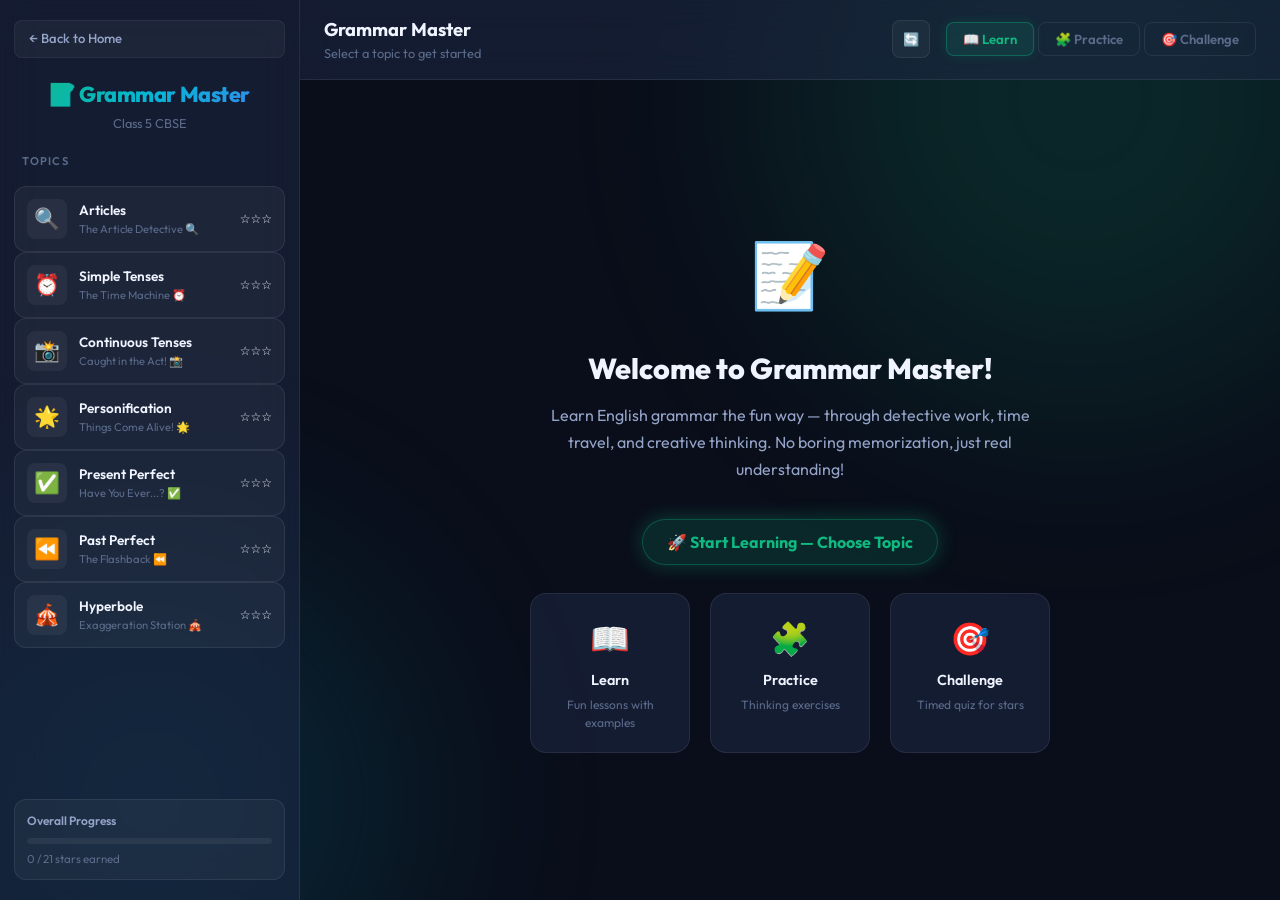
==== english_grammer/index.html @ 2c05f45b "feat(pwa): implement Phase 1 PWA core with offline service worker, app manifest, icons, and auto-upd" ====
<!DOCTYPE html>
<html lang="en">
<head>
  <meta charset="UTF-8">
  <meta name="viewport" content="width=device-width, initial-scale=1.0, viewport-fit=cover">
  <meta name="description" content="Interactive English Grammar practice for Class 5 CBSE students. Master Articles, Tenses, Personification, Hyperbole and more through fun thinking exercises.">
  <meta name="theme-color" content="#0a0e1a">
  <meta name="mobile-web-app-capable" content="yes">
  <meta name="apple-mobile-web-app-capable" content="yes">
  <meta name="apple-mobile-web-app-status-bar-style" content="black-translucent">
  <meta name="apple-mobile-web-app-title" content="CBSE 5th">
  <title>English Grammar Master — Class 5 CBSE</title>
  <link rel="manifest" href="../manifest.webmanifest">
  <link rel="stylesheet" href="styles.css">
  <link rel="apple-touch-icon" href="../icons/apple-touch-icon.png">
  <link rel="icon" type="image/svg+xml" href="../icons/icon.svg">
  <link rel="icon" href="data:image/svg+xml,<svg xmlns='http://www.w3.org/2000/svg' viewBox='0 0 100 100'><text y='.9em' font-size='90'>📝</text></svg>">
</head>
<body>

  <!-- Confetti Canvas -->
  <canvas id="confetti-canvas"></canvas>

  <!-- Feedback Flash -->
  <div class="feedback-flash" id="feedback-flash"></div>

  <div class="app-container">

    <!-- Sidebar Backdrop for Mobile -->
    <div class="sidebar-backdrop" id="sidebar-backdrop"></div>

    <!-- ==================== SIDEBAR ==================== -->
    <aside class="sidebar" id="sidebar">
      <div class="sidebar-top-row">
        <a href="../index.html" class="back-to-home" id="back-to-home">
          ← Back to Home
        </a>
        <button class="sidebar-close-btn" id="sidebar-close-btn" aria-label="Close menu">✕</button>
      </div>
      <div class="sidebar-logo">
        <h1>📝 Grammar Master</h1>
        <p>Class 5 CBSE</p>
      </div>

      <div class="sidebar-section-title">Topics</div>
      <div id="sidebar-topics"></div>

      <div class="progress-section">
        <h4>Overall Progress</h4>
        <div class="progress-bar-container">
          <div class="progress-bar-fill" id="progress-fill"></div>
        </div>
        <div class="progress-label" id="progress-label">0 / 21 stars earned</div>
      </div>
    </aside>

    <!-- ==================== MAIN CONTENT ==================== -->
    <main class="main-content">

      <!-- Top Bar -->
      <div class="top-bar" id="top-bar">
        <div class="top-bar-nav-row">
          <button class="menu-toggle-btn" id="menu-toggle-btn" aria-label="Open Topics Menu">
            <span class="hamburger-icon">☰</span>
            <span class="menu-label">Topics</span>
          </button>
          <a href="../index.html" class="home-quick-btn" title="Back to Learning Hub" aria-label="Back to Learning Hub">🏠</a>

          <div class="top-bar-title">
            <h2 id="top-bar-title">Grammar Master</h2>
            <p id="top-bar-subtitle">Select a topic to get started</p>
          </div>

          <button class="btn btn-icon" id="btn-reset" title="Reset Topic Progress" aria-label="Reset">🔄</button>
        </div>

        <div class="mode-tabs" id="mode-tabs">
          <button class="mode-tab active" data-mode="learn" id="tab-learn">📖 Learn</button>
          <button class="mode-tab" data-mode="practice" id="tab-practice">🧩 Practice</button>
          <button class="mode-tab" data-mode="challenge" id="tab-challenge">🎯 Challenge</button>
        </div>
      </div>

      <!-- Welcome Screen -->
      <div class="welcome-screen" id="welcome-screen">
        <div class="welcome-icon">📝</div>
        <h2>Welcome to Grammar Master!</h2>
        <p>Learn English grammar the fun way — through detective work, time travel, and creative thinking. No boring memorization, just real understanding!</p>

        <button class="btn btn-primary welcome-start-btn" id="welcome-start-btn">
          🚀 Start Learning — Choose Topic
        </button>

        <div class="welcome-features">
          <div class="welcome-feature">
            <div class="feature-icon">📖</div>
            <h4>Learn</h4>
            <p>Fun lessons with examples</p>
          </div>
          <div class="welcome-feature">
            <div class="feature-icon">🧩</div>
            <h4>Practice</h4>
            <p>Thinking exercises</p>
          </div>
          <div class="welcome-feature">
            <div class="feature-icon">🎯</div>
            <h4>Challenge</h4>
            <p>Timed quiz for stars</p>
          </div>
        </div>
      </div>

      <!-- Content Area (Learn / Practice / Challenge rendered here) -->
      <div class="content-area" id="content-area"></div>

    </main>
  </div>

  <!-- ==================== RESULTS MODAL ==================== -->
  <div class="modal-overlay" id="results-modal">
    <div class="modal">
      <div class="result-icon" id="result-emoji">🏆</div>
      <h3 id="result-title">Great Job!</h3>
      <div class="stars-display" id="result-stars">⭐⭐⭐</div>
      <p id="result-message">You completed the challenge!</p>
      <div class="result-stats">
        <div class="result-stat">
          <div class="stat-value" id="result-correct" style="color: var(--accent-green);">0</div>
          <div class="stat-label">Correct</div>
        </div>
        <div class="result-stat">
          <div class="stat-value" id="result-total">0</div>
          <div class="stat-label">Total</div>
        </div>
      </div>
      <div class="modal-actions">
        <button class="btn btn-primary" id="btn-retry">🔁 Try Again</button>
        <button class="btn" id="btn-review">📖 Review</button>
        <button class="btn" id="btn-close-modal">✖ Close</button>
      </div>
    </div>
  </div>

  <script src="app.js"></script>
  <script src="../pwa.js"></script>
</body>
</html>
---- english_grammer/styles.css ----
/* ============================================
   English Grammar Practice — Design System
   Class 5 CBSE
   ============================================ */
@import url('https://fonts.googleapis.com/css2?family=Outfit:wght@300;400;500;600;700;800;900&display=swap');

/* --- Custom Properties (matching SST Maps app) --- */
:root {
  --bg-primary: #0a0e1a;
  --bg-secondary: #111827;
  --bg-card: rgba(30, 41, 70, 0.55);
  --bg-card-hover: rgba(40, 55, 95, 0.65);
  --bg-glass: rgba(255, 255, 255, 0.04);
  --bg-glass-hover: rgba(255, 255, 255, 0.08);

  --text-primary: #f0f4ff;
  --text-secondary: #94a3c8;
  --text-muted: #5b6b8a;

  --accent-blue: #3b82f6;
  --accent-purple: #8b5cf6;
  --accent-pink: #ec4899;
  --accent-green: #10b981;
  --accent-amber: #f59e0b;
  --accent-red: #ef4444;
  --accent-cyan: #06b6d4;

  --gradient-hero: linear-gradient(135deg, #10b981 0%, #06b6d4 50%, #3b82f6 100%);
  --gradient-card: linear-gradient(145deg, rgba(16,185,129,0.1) 0%, rgba(6,182,212,0.05) 100%);
  --gradient-success: linear-gradient(135deg, #10b981 0%, #06b6d4 100%);
  --gradient-danger: linear-gradient(135deg, #ef4444 0%, #ec4899 100%);

  --border-glass: 1px solid rgba(255, 255, 255, 0.08);
  --border-active: 1px solid rgba(16, 185, 129, 0.4);

  --shadow-sm: 0 2px 8px rgba(0, 0, 0, 0.2);
  --shadow-md: 0 8px 24px rgba(0, 0, 0, 0.3);
  --shadow-lg: 0 16px 48px rgba(0, 0, 0, 0.4);
  --shadow-glow-green: 0 0 20px rgba(16, 185, 129, 0.3);
  --shadow-glow-red: 0 0 20px rgba(239, 68, 68, 0.3);
  --shadow-glow-blue: 0 0 20px rgba(59, 130, 246, 0.3);

  --radius-sm: 8px;
  --radius-md: 12px;
  --radius-lg: 16px;
  --radius-xl: 24px;
  --radius-full: 9999px;

  --transition-fast: 150ms cubic-bezier(0.4, 0, 0.2, 1);
  --transition-normal: 250ms cubic-bezier(0.4, 0, 0.2, 1);
  --transition-slow: 400ms cubic-bezier(0.4, 0, 0.2, 1);

  --font-family: 'Outfit', system-ui, -apple-system, sans-serif;
  --sidebar-width: 300px;
}

/* --- Reset & Base --- */
*, *::before, *::after { box-sizing: border-box; margin: 0; padding: 0; }
html { font-size: 16px; scroll-behavior: smooth; }
body {
  font-family: var(--font-family);
  background: var(--bg-primary);
  color: var(--text-primary);
  min-height: 100vh;
  overflow-x: hidden;
  line-height: 1.5;
}

/* Animated background blobs */
body::before, body::after {
  content: '';
  position: fixed;
  border-radius: 50%;
  filter: blur(120px);
  opacity: 0.15;
  z-index: 0;
  pointer-events: none;
}
body::before {
  width: 600px; height: 600px;
  background: var(--accent-green);
  top: -200px; right: -100px;
  animation: blobFloat 20s ease-in-out infinite;
}
body::after {
  width: 500px; height: 500px;
  background: var(--accent-cyan);
  bottom: -150px; left: -100px;
  animation: blobFloat 25s ease-in-out infinite reverse;
}

@keyframes blobFloat {
  0%, 100% { transform: translate(0, 0) scale(1); }
  33% { transform: translate(30px, -40px) scale(1.05); }
  66% { transform: translate(-20px, 30px) scale(0.95); }
}

/* --- Layout --- */
.app-container {
  display: flex;
  min-height: 100vh;
  position: relative;
  z-index: 1;
}

/* --- Sidebar --- */
.sidebar {
  width: var(--sidebar-width);
  min-height: 100vh;
  background: var(--bg-card);
  backdrop-filter: blur(20px);
  -webkit-backdrop-filter: blur(20px);
  border-right: var(--border-glass);
  padding: 20px 14px;
  display: flex;
  flex-direction: column;
  gap: 12px;
  position: fixed;
  top: 0; left: 0;
  z-index: 10;
  overflow-y: auto;
}

.sidebar-top-row {
  display: flex;
  align-items: center;
  justify-content: space-between;
  gap: 8px;
}

.sidebar-close-btn {
  display: none;
  align-items: center;
  justify-content: center;
  width: 34px;
  height: 34px;
  border-radius: var(--radius-sm);
  background: rgba(255, 255, 255, 0.06);
  border: 1px solid rgba(255, 255, 255, 0.1);
  color: var(--text-secondary);
  font-size: 1.1rem;
  cursor: pointer;
  transition: all var(--transition-fast);
}
.sidebar-close-btn:hover {
  background: rgba(239, 68, 68, 0.15);
  color: var(--accent-red);
  border-color: rgba(239, 68, 68, 0.3);
}

.sidebar-backdrop {
  display: none;
  position: fixed;
  inset: 0;
  background: rgba(5, 10, 20, 0.75);
  backdrop-filter: blur(4px);
  -webkit-backdrop-filter: blur(4px);
  z-index: 95;
  opacity: 0;
  transition: opacity var(--transition-normal);
  pointer-events: none;
}
.sidebar-backdrop.active {
  display: block;
  opacity: 1;
  pointer-events: auto;
}

.back-to-home {
  display: flex;
  align-items: center;
  gap: 6px;
  padding: 8px 14px;
  font-size: 0.82rem;
  font-weight: 500;
  color: var(--text-secondary);
  text-decoration: none;
  border-radius: var(--radius-sm);
  background: rgba(255, 255, 255, 0.04);
  border: 1px solid rgba(255, 255, 255, 0.06);
  transition: all var(--transition-normal);
  flex: 1;
}
.back-to-home:hover {
  color: var(--accent-green);
  background: rgba(16, 185, 129, 0.1);
  border-color: rgba(16, 185, 129, 0.25);
  transform: translateX(-2px);
}

.sidebar-logo {
  text-align: center;
  padding: 8px 0 4px;
}
.sidebar-logo h1 {
  font-size: 1.35rem;
  font-weight: 800;
  background: var(--gradient-hero);
  -webkit-background-clip: text;
  -webkit-text-fill-color: transparent;
  background-clip: text;
  letter-spacing: -0.02em;
}
.sidebar-logo p {
  font-size: 0.8rem;
  color: var(--text-muted);
  margin-top: 4px;
  font-weight: 400;
}

.sidebar-section-title {
  font-size: 0.7rem;
  font-weight: 600;
  text-transform: uppercase;
  letter-spacing: 0.1em;
  color: var(--text-muted);
  padding: 4px 8px;
}

/* --- Topic Cards --- */
.topic-card {
  display: flex;
  align-items: center;
  gap: 12px;
  padding: 12px;
  border-radius: var(--radius-md);
  background: var(--bg-glass);
  border: var(--border-glass);
  cursor: pointer;
  transition: all var(--transition-normal);
}
.topic-card:hover {
  background: var(--bg-glass-hover);
  border-color: rgba(255,255,255,0.12);
  transform: translateX(4px);
}
.topic-card.active {
  background: rgba(16, 185, 129, 0.1);
  border-color: rgba(16, 185, 129, 0.3);
  box-shadow: var(--shadow-glow-green);
}
.topic-card .topic-icon {
  width: 40px; height: 40px;
  display: flex; align-items: center; justify-content: center;
  font-size: 1.3rem;
  border-radius: var(--radius-sm);
  background: rgba(255,255,255,0.05);
  flex-shrink: 0;
}
.topic-card .topic-info { flex: 1; min-width: 0; }
.topic-card .topic-name {
  font-size: 0.85rem;
  font-weight: 600;
  color: var(--text-primary);
  white-space: nowrap;
  overflow: hidden;
  text-overflow: ellipsis;
}
.topic-card .topic-subtitle {
  font-size: 0.7rem;
  color: var(--text-muted);
  white-space: nowrap;
  overflow: hidden;
  text-overflow: ellipsis;
}
.topic-card .topic-stars {
  font-size: 0.75rem;
  flex-shrink: 0;
}

/* --- Progress Section --- */
.progress-section {
  margin-top: auto;
  padding: 12px;
  background: var(--bg-glass);
  border-radius: var(--radius-md);
  border: var(--border-glass);
}
.progress-section h4 {
  font-size: 0.75rem;
  font-weight: 600;
  color: var(--text-secondary);
  margin-bottom: 8px;
}
.progress-bar-container {
  height: 6px;
  background: rgba(255,255,255,0.06);
  border-radius: var(--radius-full);
  overflow: hidden;
}
.progress-bar-fill {
  height: 100%;
  background: var(--gradient-hero);
  border-radius: var(--radius-full);
  transition: width var(--transition-slow);
  width: 0%;
}
.progress-label {
  font-size: 0.72rem;
  color: var(--text-muted);
  margin-top: 6px;
}

/* --- Main Content --- */
.main-content {
  flex: 1;
  margin-left: var(--sidebar-width);
  display: flex;
  flex-direction: column;
  min-height: 100vh;
}

/* --- Top Bar --- */
.top-bar {
  display: flex;
  flex-direction: column;
  gap: 12px;
  padding: 14px 20px;
  background: var(--bg-card);
  border-bottom: var(--border-glass);
  backdrop-filter: blur(16px);
  -webkit-backdrop-filter: blur(16px);
  position: sticky;
  top: 0;
  z-index: 20;
}

.top-bar-nav-row {
  display: flex;
  align-items: center;
  gap: 12px;
  width: 100%;
}

.menu-toggle-btn {
  display: none;
  align-items: center;
  gap: 6px;
  padding: 8px 12px;
  font-family: var(--font-family);
  font-size: 0.85rem;
  font-weight: 600;
  color: var(--accent-green);
  background: rgba(16, 185, 129, 0.12);
  border: 1px solid rgba(16, 185, 129, 0.25);
  border-radius: var(--radius-sm);
  cursor: pointer;
  transition: all var(--transition-fast);
  flex-shrink: 0;
  min-height: 38px;
}
.menu-toggle-btn:hover {
  background: rgba(16, 185, 129, 0.22);
  border-color: rgba(16, 185, 129, 0.4);
}
.menu-toggle-btn .hamburger-icon {
  font-size: 1.15rem;
  line-height: 1;
}

.home-quick-btn {
  display: none;
  align-items: center;
  justify-content: center;
  width: 38px;
  height: 38px;
  border-radius: var(--radius-sm);
  background: rgba(255, 255, 255, 0.05);
  border: 1px solid rgba(255, 255, 255, 0.08);
  font-size: 1.15rem;
  text-decoration: none;
  color: var(--text-secondary);
  transition: all var(--transition-fast);
  flex-shrink: 0;
}
.home-quick-btn:hover {
  background: rgba(255, 255, 255, 0.1);
  border-color: rgba(255, 255, 255, 0.2);
  transform: scale(1.05);
}

.top-bar-title {
  flex: 1;
  min-width: 0;
}
.top-bar-title h2 {
  font-size: 1.15rem;
  font-weight: 700;
  white-space: nowrap;
  overflow: hidden;
  text-overflow: ellipsis;
}
.top-bar-title p {
  font-size: 0.8rem;
  color: var(--text-muted);
  white-space: nowrap;
  overflow: hidden;
  text-overflow: ellipsis;
}

.btn-icon {
  width: 38px;
  height: 38px;
  padding: 0;
  display: flex;
  align-items: center;
  justify-content: center;
  font-size: 1.05rem;
  flex-shrink: 0;
}

.mode-tabs {
  display: flex;
  gap: 4px;
}
.mode-tab {
  padding: 8px 16px;
  font-family: var(--font-family);
  font-size: 0.82rem;
  font-weight: 600;
  color: var(--text-muted);
  background: transparent;
  border: var(--border-glass);
  border-radius: var(--radius-sm);
  cursor: pointer;
  transition: all var(--transition-normal);
  display: inline-flex;
  align-items: center;
  justify-content: center;
  touch-action: manipulation;
}
.mode-tab:hover { color: var(--text-secondary); background: var(--bg-glass-hover); }
.mode-tab.active {
  color: var(--accent-green);
  background: rgba(16,185,129,0.12);
  border-color: rgba(16,185,129,0.35);
  box-shadow: 0 0 12px rgba(16,185,129,0.15);
}

/* Desktop layout for top-bar */
@media (min-width: 861px) {
  .top-bar {
    flex-direction: row;
    align-items: center;
    justify-content: space-between;
    gap: 16px;
    padding: 16px 24px;
  }
  .top-bar-nav-row {
    width: auto;
    flex: 1;
  }
  .top-bar .mode-tabs {
    margin-left: auto;
  }
}

.btn {
  padding: 8px 16px;
  font-family: var(--font-family);
  font-size: 0.82rem;
  font-weight: 500;
  color: var(--text-secondary);
  background: var(--bg-glass);
  border: var(--border-glass);
  border-radius: var(--radius-sm);
  cursor: pointer;
  transition: all var(--transition-normal);
  touch-action: manipulation;
}
.btn:hover { background: var(--bg-glass-hover); color: var(--text-primary); }
.btn-primary {
  background: rgba(16,185,129,0.15);
  border-color: rgba(16,185,129,0.3);
  color: var(--accent-green);
}
.btn-primary:hover {
  background: rgba(16,185,129,0.25);
}

.welcome-start-btn {
  font-size: 1rem;
  font-weight: 700;
  padding: 12px 24px;
  border-radius: var(--radius-full);
  box-shadow: var(--shadow-glow-green);
  margin-bottom: 28px;
  display: inline-flex;
  align-items: center;
  gap: 8px;
  transition: all var(--transition-normal);
}
.welcome-start-btn:hover {
  transform: translateY(-2px) scale(1.02);
}

/* --- Welcome Screen --- */
.welcome-screen {
  display: flex;
  flex-direction: column;
  align-items: center;
  justify-content: center;
  padding: 60px 24px;
  text-align: center;
  flex: 1;
  animation: fadeIn 0.6s ease-out;
}
.welcome-icon { font-size: 4rem; margin-bottom: 24px; animation: bounce 2s ease-in-out infinite; }
.welcome-screen h2 { font-size: 1.8rem; font-weight: 800; margin-bottom: 12px; }
.welcome-screen > p {
  font-size: 1rem;
  color: var(--text-secondary);
  max-width: 520px;
  line-height: 1.7;
  margin-bottom: 36px;
}
.welcome-features {
  display: flex;
  gap: 20px;
  flex-wrap: wrap;
  justify-content: center;
}
.welcome-feature {
  padding: 20px;
  background: var(--bg-card);
  border: var(--border-glass);
  border-radius: var(--radius-lg);
  width: 160px;
  text-align: center;
  transition: all var(--transition-normal);
}
.welcome-feature:hover { transform: translateY(-4px); border-color: rgba(16,185,129,0.3); }
.welcome-feature .feature-icon { font-size: 2rem; margin-bottom: 8px; }
.welcome-feature h4 { font-size: 0.9rem; font-weight: 600; margin-bottom: 4px; }
.welcome-feature p { font-size: 0.75rem; color: var(--text-muted); }

/* --- Content Area --- */
.content-area {
  flex: 1;
  padding: 24px;
  display: none;
  animation: fadeIn 0.4s ease-out;
}
.content-area.visible { display: block; }

/* --- Learn Mode --- */
.lesson-container {
  max-width: 800px;
  margin: 0 auto;
}
.lesson-header {
  text-align: center;
  margin-bottom: 32px;
}
.lesson-header .lesson-icon { font-size: 3rem; margin-bottom: 12px; }
.lesson-header h3 { font-size: 1.6rem; font-weight: 800; margin-bottom: 6px; }
.lesson-header p { font-size: 0.95rem; color: var(--text-secondary); }

.lesson-card {
  background: var(--bg-card);
  border: var(--border-glass);
  border-radius: var(--radius-lg);
  padding: 24px;
  margin-bottom: 20px;
  animation: slideUp 0.5s ease-out both;
}
.lesson-card:nth-child(2) { animation-delay: 0.1s; }
.lesson-card:nth-child(3) { animation-delay: 0.2s; }
.lesson-card:nth-child(4) { animation-delay: 0.3s; }
.lesson-card:nth-child(5) { animation-delay: 0.4s; }

.lesson-card h4 {
  font-size: 1rem;
  font-weight: 700;
  margin-bottom: 12px;
  display: flex;
  align-items: center;
  gap: 8px;
}
.lesson-card p, .lesson-card li {
  font-size: 0.9rem;
  color: var(--text-secondary);
  line-height: 1.7;
  margin-bottom: 8px;
}
.lesson-card ul { padding-left: 20px; }

.example-box {
  background: rgba(16,185,129,0.08);
  border-left: 3px solid var(--accent-green);
  border-radius: 0 var(--radius-sm) var(--radius-sm) 0;
  padding: 12px 16px;
  margin: 12px 0;
  font-size: 0.9rem;
}
.example-box .correct { color: var(--accent-green); font-weight: 600; }
.example-box .incorrect { color: var(--accent-red); font-weight: 600; text-decoration: line-through; }
.example-box .highlight { color: var(--accent-amber); font-weight: 600; }

.think-box {
  background: rgba(139,92,246,0.08);
  border-left: 3px solid var(--accent-purple);
  border-radius: 0 var(--radius-sm) var(--radius-sm) 0;
  padding: 12px 16px;
  margin: 12px 0;
}
.think-box .label {
  font-size: 0.75rem;
  font-weight: 700;
  color: var(--accent-purple);
  text-transform: uppercase;
  letter-spacing: 0.05em;
  margin-bottom: 4px;
}

.lesson-nav {
  display: flex;
  justify-content: center;
  gap: 12px;
  margin-top: 32px;
}

/* --- Practice / Challenge Mode --- */
.exercise-container {
  max-width: 720px;
  margin: 0 auto;
}

.exercise-progress {
  display: flex;
  align-items: center;
  gap: 12px;
  margin-bottom: 24px;
}
.exercise-progress-bar {
  flex: 1;
  height: 6px;
  background: rgba(255,255,255,0.06);
  border-radius: var(--radius-full);
  overflow: hidden;
}
.exercise-progress-fill {
  height: 100%;
  background: var(--gradient-success);
  border-radius: var(--radius-full);
  transition: width var(--transition-slow);
}
.exercise-progress-text {
  font-size: 0.8rem;
  color: var(--text-muted);
  white-space: nowrap;
}

.btn-restart-exercise {
  display: inline-flex;
  align-items: center;
  gap: 5px;
  background: rgba(255, 255, 255, 0.06);
  border: 1px solid rgba(255, 255, 255, 0.16);
  color: var(--text-secondary);
  padding: 4px 10px;
  border-radius: var(--radius-sm);
  font-size: 0.76rem;
  font-weight: 600;
  cursor: pointer;
  white-space: nowrap;
  transition: var(--transition-fast);
  touch-action: manipulation;
}
.btn-restart-exercise:hover {
  background: rgba(255, 255, 255, 0.14);
  color: var(--text-primary);
  border-color: rgba(255, 255, 255, 0.3);
}

.exercise-timer {
  font-size: 1.4rem;
  font-weight: 700;
  text-align: center;
  margin-bottom: 20px;
  font-variant-numeric: tabular-nums;
  color: var(--text-primary);
  transition: color var(--transition-fast);
}
.exercise-timer.warning { color: var(--accent-amber); }
.exercise-timer.danger { color: var(--accent-red); animation: pulse 0.5s ease-in-out infinite; }

.question-card {
  background: var(--bg-card);
  border: var(--border-glass);
  border-radius: var(--radius-xl);
  padding: 28px;
  margin-bottom: 20px;
  animation: fadeIn 0.4s ease-out;
}

.question-type-badge {
  display: inline-flex;
  align-items: center;
  gap: 4px;
  padding: 4px 12px;
  font-size: 0.7rem;
  font-weight: 600;
  text-transform: uppercase;
  letter-spacing: 0.06em;
  border-radius: var(--radius-full);
  background: rgba(6,182,212,0.1);
  color: var(--accent-cyan);
  border: 1px solid rgba(6,182,212,0.2);
  margin-bottom: 16px;
}

.question-text {
  font-size: 1.15rem;
  font-weight: 600;
  line-height: 1.6;
  margin-bottom: 20px;
}
.question-text .blank {
  display: inline-block;
  min-width: 80px;
  border-bottom: 2px dashed var(--accent-cyan);
  text-align: center;
  color: var(--accent-cyan);
  font-weight: 700;
  padding: 0 4px;
}

.question-sentence {
  font-size: 1.2rem;
  font-weight: 500;
  line-height: 1.8;
  padding: 16px 20px;
  background: rgba(255,255,255,0.03);
  border-radius: var(--radius-md);
  margin-bottom: 20px;
  text-align: center;
}
.question-sentence .word {
  display: inline;
  cursor: pointer;
  padding: 2px 4px;
  border-radius: 4px;
  transition: all var(--transition-fast);
}
.question-sentence .word:hover {
  background: rgba(59,130,246,0.15);
}
.question-sentence .word.selected {
  background: rgba(59,130,246,0.25);
  color: var(--accent-blue);
}
.question-sentence .word.correct-word {
  background: rgba(16,185,129,0.2);
  color: var(--accent-green);
}
.question-sentence .word.incorrect-word {
  background: rgba(239,68,68,0.2);
  color: var(--accent-red);
}

/* --- MCQ Options --- */
.options-grid {
  display: grid;
  gap: 10px;
}
.option-btn {
  display: flex;
  align-items: center;
  gap: 12px;
  padding: 14px 18px;
  font-family: var(--font-family);
  font-size: 0.95rem;
  font-weight: 500;
  color: var(--text-primary);
  background: var(--bg-glass);
  border: var(--border-glass);
  border-radius: var(--radius-md);
  cursor: pointer;
  transition: all var(--transition-normal);
  text-align: left;
  width: 100%;
}
.option-btn:hover:not(.disabled) {
  background: var(--bg-glass-hover);
  border-color: rgba(255,255,255,0.15);
  transform: translateX(4px);
}
.option-btn .option-letter {
  width: 28px; height: 28px;
  display: flex; align-items: center; justify-content: center;
  font-size: 0.75rem; font-weight: 700;
  border-radius: 50%;
  background: rgba(255,255,255,0.06);
  color: var(--text-muted);
  flex-shrink: 0;
}
.option-btn.correct {
  background: rgba(16,185,129,0.15);
  border-color: rgba(16,185,129,0.4);
  box-shadow: var(--shadow-glow-green);
}
.option-btn.correct .option-letter {
  background: var(--accent-green);
  color: #fff;
}
.option-btn.incorrect {
  background: rgba(239,68,68,0.12);
  border-color: rgba(239,68,68,0.3);
}
.option-btn.incorrect .option-letter {
  background: var(--accent-red);
  color: #fff;
}
.option-btn.disabled { cursor: default; opacity: 0.7; }

/* --- Sort Exercise --- */
.sort-container {
  display: flex;
  flex-direction: column;
  gap: 16px;
}
.sort-items {
  display: flex;
  flex-wrap: wrap;
  gap: 8px;
  justify-content: center;
  padding: 16px;
  background: rgba(255,255,255,0.02);
  border-radius: var(--radius-md);
  min-height: 60px;
  border: 1px dashed rgba(255,255,255,0.08);
}
.sort-item {
  padding: 8px 16px;
  font-family: var(--font-family);
  font-size: 0.9rem;
  font-weight: 500;
  background: var(--bg-card);
  border: var(--border-glass);
  border-radius: var(--radius-full);
  cursor: pointer;
  transition: all var(--transition-normal);
  user-select: none;
}
.sort-item:hover { transform: translateY(-2px); border-color: rgba(59,130,246,0.3); }
.sort-item.placed { opacity: 0.3; pointer-events: none; }

.sort-buckets {
  display: grid;
  grid-template-columns: repeat(auto-fit, minmax(200px, 1fr));
  gap: 12px;
}
.sort-bucket {
  background: var(--bg-glass);
  border: 2px dashed rgba(255,255,255,0.08);
  border-radius: var(--radius-lg);
  padding: 12px;
  min-height: 120px;
  transition: all var(--transition-normal);
}
.sort-bucket.drag-over {
  border-color: rgba(59,130,246,0.4);
  background: rgba(59,130,246,0.05);
}
.sort-bucket-title {
  font-size: 0.8rem;
  font-weight: 700;
  color: var(--text-muted);
  text-align: center;
  margin-bottom: 10px;
  text-transform: uppercase;
  letter-spacing: 0.06em;
}
.sort-bucket .placed-items {
  display: flex;
  flex-wrap: wrap;
  gap: 6px;
  justify-content: center;
}
.placed-tag {
  padding: 5px 12px;
  font-size: 0.8rem;
  font-weight: 500;
  background: rgba(59,130,246,0.12);
  border: 1px solid rgba(59,130,246,0.25);
  border-radius: var(--radius-full);
  color: var(--accent-blue);
}
.placed-tag.tag-correct {
  background: rgba(16,185,129,0.12);
  border-color: rgba(16,185,129,0.3);
  color: var(--accent-green);
}
.placed-tag.tag-incorrect {
  background: rgba(239,68,68,0.12);
  border-color: rgba(239,68,68,0.3);
  color: var(--accent-red);
}

/* --- Explanation Box --- */
.explanation-box {
  margin-top: 16px;
  padding: 14px 18px;
  border-radius: var(--radius-md);
  font-size: 0.88rem;
  line-height: 1.6;
  animation: slideUp 0.3s ease-out;
}
.explanation-box.correct-exp {
  background: rgba(16,185,129,0.08);
  border-left: 3px solid var(--accent-green);
  color: var(--text-secondary);
}
.explanation-box.incorrect-exp {
  background: rgba(239,68,68,0.06);
  border-left: 3px solid var(--accent-red);
  color: var(--text-secondary);
}
.explanation-box strong { color: var(--text-primary); }

.next-btn-row {
  display: flex;
  justify-content: center;
  margin-top: 20px;
}

/* --- Score Display --- */
.score-bar {
  display: flex;
  align-items: center;
  justify-content: center;
  gap: 24px;
  padding: 12px;
  background: var(--bg-glass);
  border-radius: var(--radius-md);
  border: var(--border-glass);
  margin-bottom: 20px;
}
.score-item {
  text-align: center;
}
.score-item .score-value {
  font-size: 1.4rem;
  font-weight: 800;
}
.score-item .score-label {
  font-size: 0.7rem;
  color: var(--text-muted);
  text-transform: uppercase;
  letter-spacing: 0.05em;
}
.score-correct .score-value { color: var(--accent-green); }
.score-wrong .score-value { color: var(--accent-red); }
.score-remaining .score-value { color: var(--text-secondary); }

/* --- Modal --- */
.modal-overlay {
  position: fixed;
  inset: 0;
  background: rgba(0,0,0,0.7);
  backdrop-filter: blur(8px);
  display: none;
  align-items: center;
  justify-content: center;
  z-index: 100;
  padding: 24px;
}
.modal-overlay.visible { display: flex; }

.modal {
  background: var(--bg-secondary);
  border: var(--border-glass);
  border-radius: var(--radius-xl);
  padding: 36px;
  max-width: 440px;
  width: 100%;
  text-align: center;
  animation: scaleIn 0.4s cubic-bezier(0.34, 1.56, 0.64, 1);
}
.modal .result-icon { font-size: 3.5rem; margin-bottom: 16px; }
.modal h3 { font-size: 1.5rem; font-weight: 800; margin-bottom: 8px; }
.modal .stars-display { font-size: 2rem; margin: 12px 0; }
.modal p { color: var(--text-secondary); margin-bottom: 16px; }
.result-stats {
  display: flex;
  justify-content: center;
  gap: 32px;
  margin-bottom: 24px;
}
.result-stat { text-align: center; }
.result-stat .stat-value { font-size: 2rem; font-weight: 800; }
.result-stat .stat-label { font-size: 0.75rem; color: var(--text-muted); text-transform: uppercase; }
.modal-actions {
  display: flex;
  gap: 8px;
  justify-content: center;
  flex-wrap: wrap;
}

/* --- Confetti --- */
#confetti-canvas {
  position: fixed;
  inset: 0;
  pointer-events: none;
  z-index: 200;
}

/* --- Feedback Flash --- */
.feedback-flash {
  position: fixed;
  inset: 0;
  pointer-events: none;
  z-index: 50;
  opacity: 0;
  transition: opacity 0.15s ease;
}
.feedback-flash.flash-correct {
  background: radial-gradient(circle at center, rgba(16,185,129,0.15) 0%, transparent 70%);
  opacity: 1;
}
.feedback-flash.flash-incorrect {
  background: radial-gradient(circle at center, rgba(239,68,68,0.12) 0%, transparent 70%);
  opacity: 1;
}

/* --- Animations --- */
@keyframes fadeIn {
  from { opacity: 0; }
  to { opacity: 1; }
}
@keyframes slideUp {
  from { opacity: 0; transform: translateY(20px); }
  to { opacity: 1; transform: translateY(0); }
}
@keyframes scaleIn {
  from { opacity: 0; transform: scale(0.85); }
  to { opacity: 1; transform: scale(1); }
}
@keyframes bounce {
  0%, 100% { transform: translateY(0); }
  50% { transform: translateY(-10px); }
}
@keyframes pulse {
  0%, 100% { opacity: 1; }
  50% { opacity: 0.5; }
}
@keyframes shake {
  0%, 100% { transform: translateX(0); }
  25% { transform: translateX(-6px); }
  75% { transform: translateX(6px); }
}
.shake { animation: shake 0.4s ease; }

/* ============================================
   RESPONSIVE DESIGN (Mobile & Tablet)
   ============================================ */

@media (max-width: 860px) {
  /* Layout */
  .app-container {
    flex-direction: column;
    min-height: 100vh;
    width: 100%;
    overflow-x: hidden;
  }

  /* Off-canvas mobile navigation drawer */
  .sidebar {
    position: fixed;
    top: 0;
    left: 0;
    width: min(320px, 86vw);
    height: 100vh;
    height: 100dvh;
    z-index: 100;
    transform: translateX(-100%);
    transition: transform 0.3s cubic-bezier(0.16, 1, 0.3, 1);
    box-shadow: none;
    padding: 16px 14px;
    background: rgba(10, 17, 30, 0.98);
    border-right: 1px solid rgba(255, 255, 255, 0.1);
  }

  .sidebar.open {
    transform: translateX(0);
    box-shadow: 0 0 50px rgba(0, 0, 0, 0.8), 0 0 80px rgba(16, 185, 129, 0.15);
  }

  .sidebar-close-btn {
    display: flex;
  }

  .sidebar-logo {
    display: block;
    padding: 4px 0 2px;
  }
  .sidebar-logo h1 {
    font-size: 1.2rem;
  }
  .sidebar-section-title {
    display: block;
  }
  .progress-section {
    display: block;
    margin-top: 16px;
  }

  .topic-card {
    padding: 10px 12px;
    gap: 10px;
    margin-bottom: 6px;
  }
  .topic-card .topic-name {
    font-size: 0.85rem;
  }
  .topic-card .topic-subtitle {
    display: block;
    font-size: 0.7rem;
  }
  .topic-card .topic-icon {
    width: 36px;
    height: 36px;
    font-size: 1.1rem;
  }

  .main-content {
    margin-left: 0;
    width: 100%;
    min-width: 0;
  }

  /* Top Bar Mobile Navigation */
  .menu-toggle-btn {
    display: flex;
  }
  .home-quick-btn {
    display: flex;
  }

  .top-bar {
    padding: 10px 12px;
    gap: 8px;
  }

  /* Segmented mode switcher tabs */
  .mode-tabs {
    width: 100%;
    display: grid;
    grid-template-columns: 1fr 1fr 1fr;
    gap: 4px;
    background: rgba(0, 0, 0, 0.3);
    padding: 4px;
    border-radius: var(--radius-md);
    border: 1px solid rgba(255, 255, 255, 0.08);
  }

  .mode-tab {
    width: 100%;
    min-height: 42px;
    padding: 8px 4px;
    font-size: 0.82rem;
    font-weight: 600;
    text-align: center;
    border-radius: var(--radius-sm);
  }

  /* Content area */
  .content-area {
    padding: 14px 12px 32px;
  }

  /* Welcome Screen */
  .welcome-screen {
    padding: 32px 14px;
  }
  .welcome-icon {
    font-size: 3.2rem;
    margin-bottom: 16px;
  }
  .welcome-screen h2 {
    font-size: 1.4rem;
    margin-bottom: 8px;
  }
  .welcome-screen > p {
    font-size: 0.88rem;
    line-height: 1.6;
    margin-bottom: 20px;
  }
  .welcome-start-btn {
    width: 100%;
    max-width: 320px;
    justify-content: center;
    padding: 14px 20px;
    font-size: 0.95rem;
    min-height: 48px;
  }
  .welcome-features {
    gap: 10px;
    width: 100%;
    max-width: 440px;
  }
  .welcome-feature {
    flex: 1;
    min-width: 100px;
    padding: 12px 8px;
  }
  .welcome-feature .feature-icon {
    font-size: 1.5rem;
    margin-bottom: 4px;
  }
  .welcome-feature h4 {
    font-size: 0.8rem;
  }
  .welcome-feature p {
    font-size: 0.68rem;
  }

  /* Lesson Cards */
  .lesson-header {
    margin-bottom: 18px;
  }
  .lesson-header .lesson-icon {
    font-size: 2.2rem;
    margin-bottom: 6px;
  }
  .lesson-header h3 {
    font-size: 1.3rem;
  }
  .lesson-header p {
    font-size: 0.85rem;
  }

  .lesson-card {
    padding: 16px 14px;
    margin-bottom: 14px;
    border-radius: var(--radius-md);
  }
  .lesson-card h4 {
    font-size: 0.95rem;
  }
  .lesson-card p, .lesson-card li {
    font-size: 0.86rem;
    line-height: 1.6;
  }
  .example-box, .think-box {
    padding: 10px 12px;
    margin: 10px 0;
    font-size: 0.85rem;
  }

  .lesson-nav {
    flex-direction: column;
    gap: 10px;
    margin-top: 20px;
    width: 100%;
  }
  .lesson-nav .btn {
    width: 100%;
    min-height: 48px;
    font-size: 0.92rem;
    display: flex;
    align-items: center;
    justify-content: center;
  }

  /* Exercise Layout */
  .score-bar {
    display: grid;
    grid-template-columns: 1fr 1fr 1fr;
    gap: 8px;
    padding: 10px 12px;
    margin-bottom: 14px;
  }
  .score-item .score-value {
    font-size: 1.3rem;
  }
  .score-item .score-label {
    font-size: 0.68rem;
  }

  .question-card {
    padding: 16px 14px;
    border-radius: var(--radius-lg);
  }
  .question-text {
    font-size: 1.05rem;
    line-height: 1.5;
    margin-bottom: 16px;
  }
  .question-sentence {
    font-size: 1.05rem;
    padding: 12px 10px;
    line-height: 1.7;
  }
  .question-sentence .word {
    padding: 4px 6px;
    margin: 2px;
    display: inline-block;
  }

  /* MCQ Options */
  .options-grid {
    gap: 10px;
  }
  .option-btn {
    padding: 12px 14px;
    font-size: 0.92rem;
    min-height: 50px;
    touch-action: manipulation;
    -webkit-tap-highlight-color: transparent;
  }
  .option-btn:active:not(.disabled) {
    transform: scale(0.98);
    background: rgba(255, 255, 255, 0.08);
  }
  .option-btn .option-letter {
    width: 26px;
    height: 26px;
    font-size: 0.72rem;
  }

  .explanation-box {
    padding: 12px 14px;
    font-size: 0.85rem;
    margin-top: 14px;
  }

  .next-btn-row {
    margin-top: 16px;
  }
  .next-btn-row .btn {
    width: 100%;
    min-height: 48px;
    font-size: 0.95rem;
    font-weight: 600;
  }

  /* Modal */
  .modal {
    width: calc(100% - 28px);
    max-width: 380px;
    max-height: 88vh;
    max-height: 88dvh;
    overflow-y: auto;
    padding: 22px 16px;
  }
  .modal .result-icon {
    font-size: 2.8rem;
    margin-bottom: 10px;
  }
  .modal h3 {
    font-size: 1.3rem;
  }
  .modal-actions {
    flex-direction: column;
    width: 100%;
    gap: 8px;
  }
  .modal-actions .btn {
    width: 100%;
    min-height: 46px;
  }
}

/* Extra small screens (<= 400px) */
@media (max-width: 400px) {
  .top-bar-title h2 {
    font-size: 0.98rem;
  }
  .top-bar-title p {
    display: none;
  }
  .mode-tab {
    font-size: 0.74rem;
    padding: 6px 2px;
  }
  .welcome-features {
    grid-template-columns: 1fr;
    display: grid;
  }
  .welcome-feature {
    width: 100%;
  }
  .question-text {
    font-size: 0.96rem;
  }
  .option-btn {
    font-size: 0.86rem;
    padding: 10px 12px;
  }
}
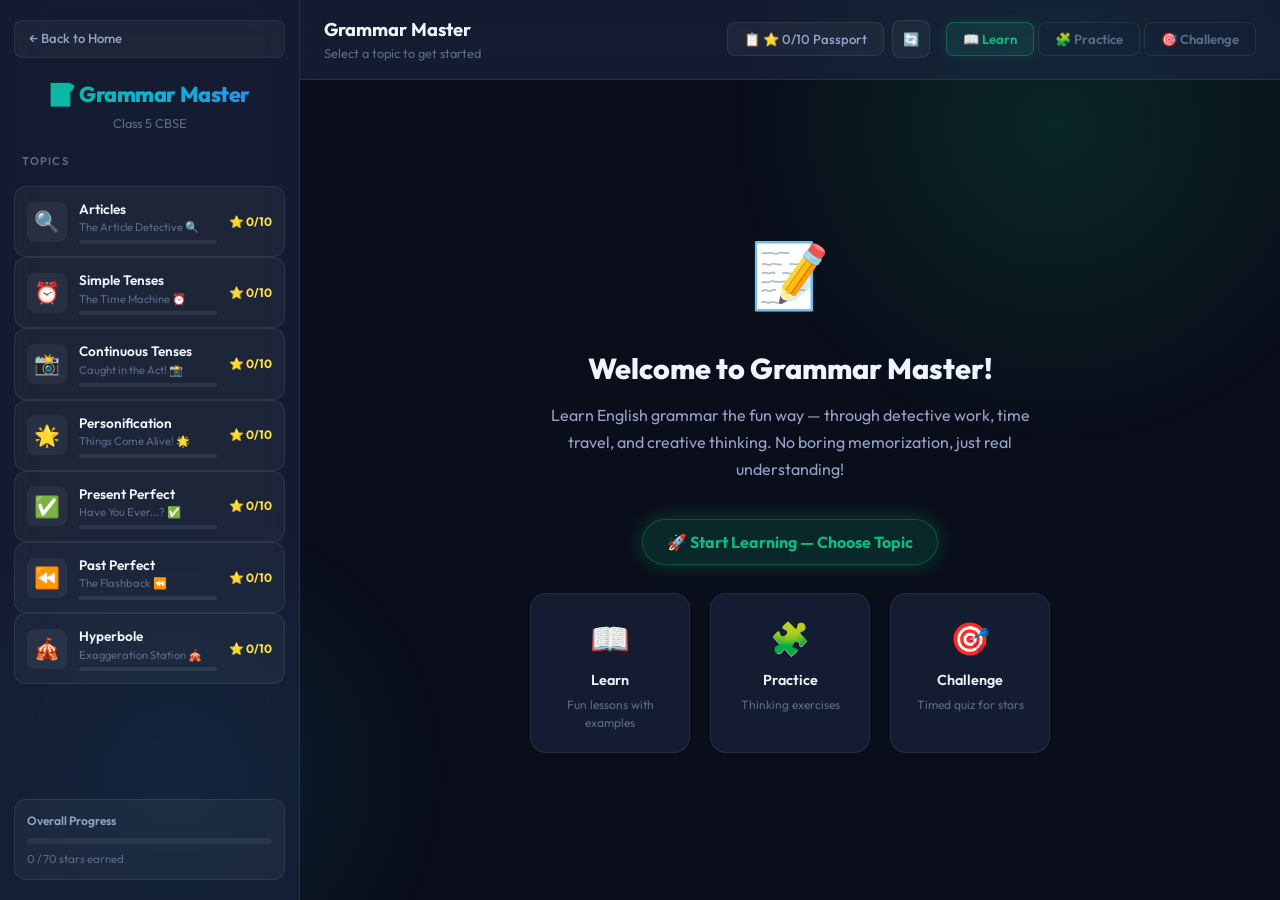
==== commit e6b4c242: "feat(grammar): implement 10-star mastery progression and learning passport for all 7 topics" ====
--- a/english_grammer/index.html
+++ b/english_grammer/index.html
@@ -50,7 +50,7 @@
         <div class="progress-bar-container">
           <div class="progress-bar-fill" id="progress-fill"></div>
         </div>
-        <div class="progress-label" id="progress-label">0 / 21 stars earned</div>
+        <div class="progress-label" id="progress-label">0 / 70 Stars Earned</div>
       </div>
     </aside>
 
@@ -71,7 +71,12 @@
             <p id="top-bar-subtitle">Select a topic to get started</p>
           </div>
 
-          <button class="btn btn-icon" id="btn-reset" title="Reset Topic Progress" aria-label="Reset">🔄</button>
+          <div class="top-bar-actions" style="display: flex; align-items: center; gap: 8px;">
+            <button class="btn btn-secondary btn-sm" id="btn-passport" title="View Learning Passport & Parent Audit Report">
+              📋 <span class="passport-btn-label">Passport</span>
+            </button>
+            <button class="btn btn-icon" id="btn-reset" title="Reset Topic Progress" aria-label="Reset">🔄</button>
+          </div>
         </div>
 
         <div class="mode-tabs" id="mode-tabs">
@@ -135,12 +140,53 @@
       </div>
       <div class="modal-actions">
         <button class="btn btn-primary" id="btn-retry">🔁 Try Again</button>
+        <button class="btn" id="btn-modal-passport">📋 View Passport</button>
         <button class="btn" id="btn-review">📖 Review</button>
         <button class="btn" id="btn-close-modal">✖ Close</button>
       </div>
     </div>
   </div>
 
+  <!-- ==================== LEARNING PASSPORT & PARENT AUDIT MODAL ==================== -->
+  <div class="modal-overlay" id="passport-modal">
+    <div class="modal passport-modal-card">
+      <div class="passport-header">
+        <div class="passport-badge-icon" id="passport-icon">📋</div>
+        <div>
+          <h3 id="passport-title">Topic Mastery Passport</h3>
+          <p id="passport-subtitle">Pedagogical Checklist & Parent Audit Report</p>
+        </div>
+        <button class="passport-close-x" id="btn-passport-close-x" aria-label="Close">✕</button>
+      </div>
+
+      <div class="passport-summary-bar">
+        <div class="passport-stars-tally" id="passport-stars-display">⭐ 0 / 10 Stars Earned</div>
+        <div class="passport-progress-bar">
+          <div class="passport-progress-fill" id="passport-progress-fill" style="width: 0%;"></div>
+        </div>
+        <div class="passport-status-label" id="passport-status-text">0% Completed (10 milestones remaining)</div>
+      </div>
+
+      <div class="passport-milestones-list" id="passport-milestones-list">
+        <!-- Populated dynamically by app.js -->
+      </div>
+
+      <div class="parent-guarantee-box" id="passport-guarantee-box" style="display: none;">
+        <!-- Shown when 10/10 stars earned -->
+      </div>
+
+      <div class="modal-actions" style="margin-top: 1.5rem;">
+        <button class="btn btn-primary" id="btn-passport-action">🚀 Resume Next Pending Milestone</button>
+        <button class="btn btn-ghost" id="btn-passport-close">✕ Close Report</button>
+      </div>
+    </div>
+  </div>
+
+  <script src="../shared/js/sound.js"></script>
+  <script src="../shared/js/confetti.js"></script>
+  <script src="../shared/js/drawer.js"></script>
+  <script src="../shared/js/speech.js"></script>
+  <script src="../shared/js/storage.js"></script>
   <script src="app.js"></script>
   <script src="../pwa.js"></script>
 </body>
--- a/english_grammer/styles.css
+++ b/english_grammer/styles.css
@@ -67,32 +67,24 @@
 }
 
 /* Animated background blobs */
+/* --- Ambient Background Glows (Flicker-Free, Zero-GPU Steady Gradients) --- */
 body::before, body::after {
   content: '';
   position: fixed;
   border-radius: 50%;
-  filter: blur(120px);
-  opacity: 0.15;
+  pointer-events: none;
   z-index: 0;
-  pointer-events: none;
+  transform: translateZ(0);
 }
 body::before {
-  width: 600px; height: 600px;
-  background: var(--accent-green);
+  width: 650px; height: 650px;
+  background: radial-gradient(circle, rgba(16, 185, 129, 0.14) 0%, rgba(16, 185, 129, 0) 70%);
   top: -200px; right: -100px;
-  animation: blobFloat 20s ease-in-out infinite;
 }
 body::after {
-  width: 500px; height: 500px;
-  background: var(--accent-cyan);
+  width: 550px; height: 550px;
+  background: radial-gradient(circle, rgba(6, 182, 212, 0.12) 0%, rgba(6, 182, 212, 0) 70%);
   bottom: -150px; left: -100px;
-  animation: blobFloat 25s ease-in-out infinite reverse;
-}
-
-@keyframes blobFloat {
-  0%, 100% { transform: translate(0, 0) scale(1); }
-  33% { transform: translate(30px, -40px) scale(1.05); }
-  66% { transform: translate(-20px, 30px) scale(0.95); }
 }
 
 /* --- Layout --- */
@@ -265,7 +257,23 @@
 }
 .topic-card .topic-stars {
   font-size: 0.75rem;
+  font-weight: 700;
+  color: #fde047;
   flex-shrink: 0;
+}
+.sidebar-mini-progress {
+  width: 100%;
+  height: 4px;
+  background: rgba(255, 255, 255, 0.08);
+  border-radius: var(--radius-full);
+  margin-top: 4px;
+  overflow: hidden;
+}
+.mini-progress-fill {
+  height: 100%;
+  background: linear-gradient(90deg, #f59e0b, #10b981);
+  border-radius: var(--radius-full);
+  transition: width 0.3s ease;
 }
 
 /* --- Progress Section --- */
@@ -1042,8 +1050,8 @@
   50% { transform: translateY(-10px); }
 }
 @keyframes pulse {
-  0%, 100% { opacity: 1; }
-  50% { opacity: 0.5; }
+  0%, 100% { transform: scale(1); }
+  50% { transform: scale(1.04); }
 }
 @keyframes shake {
   0%, 100% { transform: translateX(0); }
@@ -1390,3 +1398,385 @@
     padding: 10px 12px;
   }
 }
+
+/* Hardware acceleration layer isolation to prevent GPU compositing flicker */
+.top-bar,
+.quiz-card,
+.rule-card {
+  transform: translateZ(0);
+  backface-visibility: hidden;
+}
+
+@media (prefers-reduced-motion: reduce) {
+  *, *::before, *::after {
+    animation-duration: 0.01ms !important;
+    animation-iteration-count: 1 !important;
+    transition-duration: 0.01ms !important;
+  }
+}
+
+/* ==================== 10-STAR MASTERY BANNER ==================== */
+.topic-mastery-banner {
+  display: flex;
+  align-items: center;
+  justify-content: space-between;
+  gap: 16px;
+  padding: 12px 18px;
+  background: rgba(17, 24, 39, 0.85);
+  border-radius: var(--radius-md);
+  border: 1px solid rgba(245, 158, 11, 0.3);
+  margin-bottom: 20px;
+  flex-wrap: wrap;
+}
+
+.mastery-banner-left {
+  display: flex;
+  align-items: center;
+  gap: 14px;
+  flex: 1;
+  min-width: 260px;
+}
+
+.mastery-star-pill {
+  display: inline-flex;
+  align-items: center;
+  gap: 6px;
+  padding: 4px 12px;
+  background: rgba(245, 158, 11, 0.15);
+  border: 1px solid rgba(245, 158, 11, 0.4);
+  border-radius: var(--radius-full);
+  font-weight: 700;
+  font-size: 0.9rem;
+  color: #fde047;
+  white-space: nowrap;
+}
+
+.mastery-bar-track {
+  flex: 1;
+  height: 8px;
+  background: rgba(255, 255, 255, 0.08);
+  border-radius: var(--radius-full);
+  overflow: hidden;
+  min-width: 80px;
+}
+
+.mastery-bar-fill {
+  height: 100%;
+  background: linear-gradient(90deg, #f59e0b, #10b981);
+  border-radius: var(--radius-full);
+  transition: width 0.4s ease;
+}
+
+.mastery-pct-label {
+  font-size: 0.82rem;
+  color: var(--text-secondary);
+  font-weight: 600;
+  white-space: nowrap;
+}
+
+.btn-passport-trigger {
+  background: linear-gradient(135deg, rgba(245, 158, 11, 0.2), rgba(16, 185, 129, 0.2));
+  color: #fde047;
+  border: 1px solid rgba(245, 158, 11, 0.4);
+  padding: 0.55rem 1rem;
+  border-radius: var(--radius-sm);
+  font-weight: 700;
+  font-size: 0.85rem;
+  cursor: pointer;
+  transition: all 0.2s ease;
+  display: flex;
+  align-items: center;
+  gap: 0.4rem;
+}
+
+.btn-passport-trigger:hover {
+  background: linear-gradient(135deg, rgba(245, 158, 11, 0.35), rgba(16, 185, 129, 0.35));
+  border-color: #fde047;
+  transform: translateY(-1px);
+}
+
+.btn-success {
+  background: rgba(16, 185, 129, 0.2) !important;
+  color: #34d399 !important;
+  border: 1px solid rgba(16, 185, 129, 0.4) !important;
+}
+.btn-success:hover {
+  background: rgba(16, 185, 129, 0.3) !important;
+}
+
+.lesson-card.card-completed {
+  border-color: rgba(16, 185, 129, 0.5);
+  box-shadow: 0 4px 14px rgba(16, 185, 129, 0.1);
+}
+
+/* ==================== EXAM TRAPS SECTION ==================== */
+.exam-traps-section {
+  margin-top: 24px;
+}
+.exam-traps-title {
+  font-size: 1.1rem;
+  font-weight: 700;
+  color: var(--accent-amber);
+  margin-bottom: 12px;
+  display: flex;
+  align-items: center;
+  gap: 8px;
+}
+.trap-card {
+  display: flex;
+  gap: 14px;
+  background: rgba(239, 68, 68, 0.08);
+  border: 1px solid rgba(239, 68, 68, 0.25);
+  border-radius: var(--radius-md);
+  padding: 14px 16px;
+  margin-bottom: 12px;
+  transition: all 0.2s ease;
+}
+.trap-card.trap-completed {
+  border-color: rgba(16, 185, 129, 0.5);
+  background: rgba(16, 185, 129, 0.05);
+}
+.trap-card-icon {
+  font-size: 1.5rem;
+  flex-shrink: 0;
+}
+.trap-card-content {
+  flex: 1;
+}
+.trap-card-content h4 {
+  font-size: 0.95rem;
+  font-weight: 700;
+  color: #fca5a5;
+  margin-bottom: 6px;
+}
+.trap-card.trap-completed .trap-card-content h4 {
+  color: #86efac;
+}
+.trap-card-content p {
+  font-size: 0.88rem;
+  color: var(--text-secondary);
+  line-height: 1.5;
+  margin-bottom: 8px;
+}
+
+/* ==================== LEARNING PASSPORT MODAL ==================== */
+.passport-modal-card {
+  max-width: 680px;
+  max-height: 88vh;
+  overflow-y: auto;
+  padding: 1.75rem;
+  background: #0f172a;
+  border: 1px solid rgba(245, 158, 11, 0.35);
+  box-shadow: 0 0 40px rgba(0, 0, 0, 0.8);
+  text-align: left;
+}
+
+.passport-header {
+  display: flex;
+  align-items: center;
+  gap: 1rem;
+  margin-bottom: 1.25rem;
+  position: relative;
+}
+
+.passport-badge-icon {
+  font-size: 2.5rem;
+  width: 56px;
+  height: 56px;
+  display: flex;
+  align-items: center;
+  justify-content: center;
+  background: rgba(245, 158, 11, 0.15);
+  border: 1px solid rgba(245, 158, 11, 0.4);
+  border-radius: var(--radius-md);
+  flex-shrink: 0;
+}
+
+.passport-header h3 {
+  font-size: 1.3rem;
+  font-weight: 700;
+  color: #f8fafc;
+  margin-bottom: 0.2rem;
+}
+
+.passport-header p {
+  font-size: 0.85rem;
+  color: var(--text-muted);
+}
+
+.passport-close-x {
+  position: absolute;
+  top: 0;
+  right: 0;
+  background: none;
+  border: none;
+  color: var(--text-muted);
+  font-size: 1.3rem;
+  cursor: pointer;
+  padding: 0.25rem;
+}
+
+.passport-close-x:hover {
+  color: #f8fafc;
+}
+
+.passport-summary-bar {
+  background: rgba(255, 255, 255, 0.03);
+  border: 1px solid rgba(255, 255, 255, 0.08);
+  border-radius: var(--radius-md);
+  padding: 1rem 1.25rem;
+  margin-bottom: 1.5rem;
+}
+
+.passport-stars-tally {
+  font-size: 1.15rem;
+  font-weight: 800;
+  color: #fde047;
+  margin-bottom: 0.5rem;
+}
+
+.passport-progress-bar {
+  height: 8px;
+  background: rgba(255, 255, 255, 0.08);
+  border-radius: var(--radius-full);
+  overflow: hidden;
+  margin-bottom: 0.4rem;
+}
+
+.passport-progress-fill {
+  height: 100%;
+  background: linear-gradient(90deg, #f59e0b, #10b981);
+  border-radius: var(--radius-full);
+  transition: width 0.3s ease;
+}
+
+.passport-status-label {
+  font-size: 0.8rem;
+  color: var(--text-muted);
+}
+
+.passport-milestones-list {
+  display: flex;
+  flex-direction: column;
+  gap: 0.75rem;
+}
+
+.milestone-card {
+  display: flex;
+  align-items: flex-start;
+  gap: 1rem;
+  padding: 0.85rem 1rem;
+  border-radius: var(--radius-md);
+  border: 1px solid rgba(255, 255, 255, 0.07);
+  background: rgba(255, 255, 255, 0.02);
+  transition: all 0.2s ease;
+}
+
+.milestone-card.cleared {
+  border-color: rgba(16, 185, 129, 0.35);
+  background: rgba(16, 185, 129, 0.04);
+}
+
+.milestone-card.pending {
+  border-color: rgba(255, 255, 255, 0.06);
+}
+
+.milestone-left {
+  display: flex;
+  flex-direction: column;
+  align-items: center;
+  gap: 0.25rem;
+  width: 52px;
+  flex-shrink: 0;
+}
+
+.milestone-star-num {
+  font-size: 0.7rem;
+  font-weight: 700;
+  color: #94a3b8;
+  text-transform: uppercase;
+}
+
+.milestone-status-icon {
+  font-size: 1.4rem;
+}
+
+.milestone-center {
+  flex: 1;
+  min-width: 0;
+}
+
+.milestone-title {
+  font-size: 0.92rem;
+  font-weight: 700;
+  color: #f1f5f9;
+  margin-bottom: 0.2rem;
+}
+
+.milestone-desc {
+  font-size: 0.8rem;
+  color: #94a3b8;
+  line-height: 1.4;
+}
+
+.milestone-hint {
+  font-size: 0.76rem;
+  color: #fde047;
+  margin-top: 0.35rem;
+}
+
+.milestone-right {
+  flex-shrink: 0;
+}
+
+.milestone-badge {
+  display: inline-block;
+  font-size: 0.72rem;
+  font-weight: 700;
+  padding: 0.2rem 0.6rem;
+  border-radius: var(--radius-full);
+}
+
+.badge-cleared {
+  background: rgba(16, 185, 129, 0.15);
+  color: #34d399;
+  border: 1px solid rgba(16, 185, 129, 0.3);
+}
+
+.badge-pending {
+  background: rgba(148, 163, 184, 0.1);
+  color: #94a3b8;
+  border: 1px solid rgba(148, 163, 184, 0.2);
+}
+
+.parent-guarantee-box {
+  margin-top: 1.25rem;
+  padding: 1.25rem;
+  border-radius: var(--radius-md);
+  background: linear-gradient(135deg, rgba(245, 158, 11, 0.1), rgba(16, 185, 129, 0.1));
+  border: 1px solid rgba(245, 158, 11, 0.4);
+}
+
+.guarantee-inner {
+  display: flex;
+  align-items: center;
+  gap: 1rem;
+}
+
+.guarantee-seal {
+  font-size: 2.5rem;
+  flex-shrink: 0;
+}
+
+.guarantee-inner h4 {
+  font-size: 1rem;
+  color: #fde047;
+  margin-bottom: 0.3rem;
+  font-weight: 700;
+}
+
+.guarantee-inner p {
+  font-size: 0.82rem;
+  color: #cbd5e1;
+  line-height: 1.5;
+}
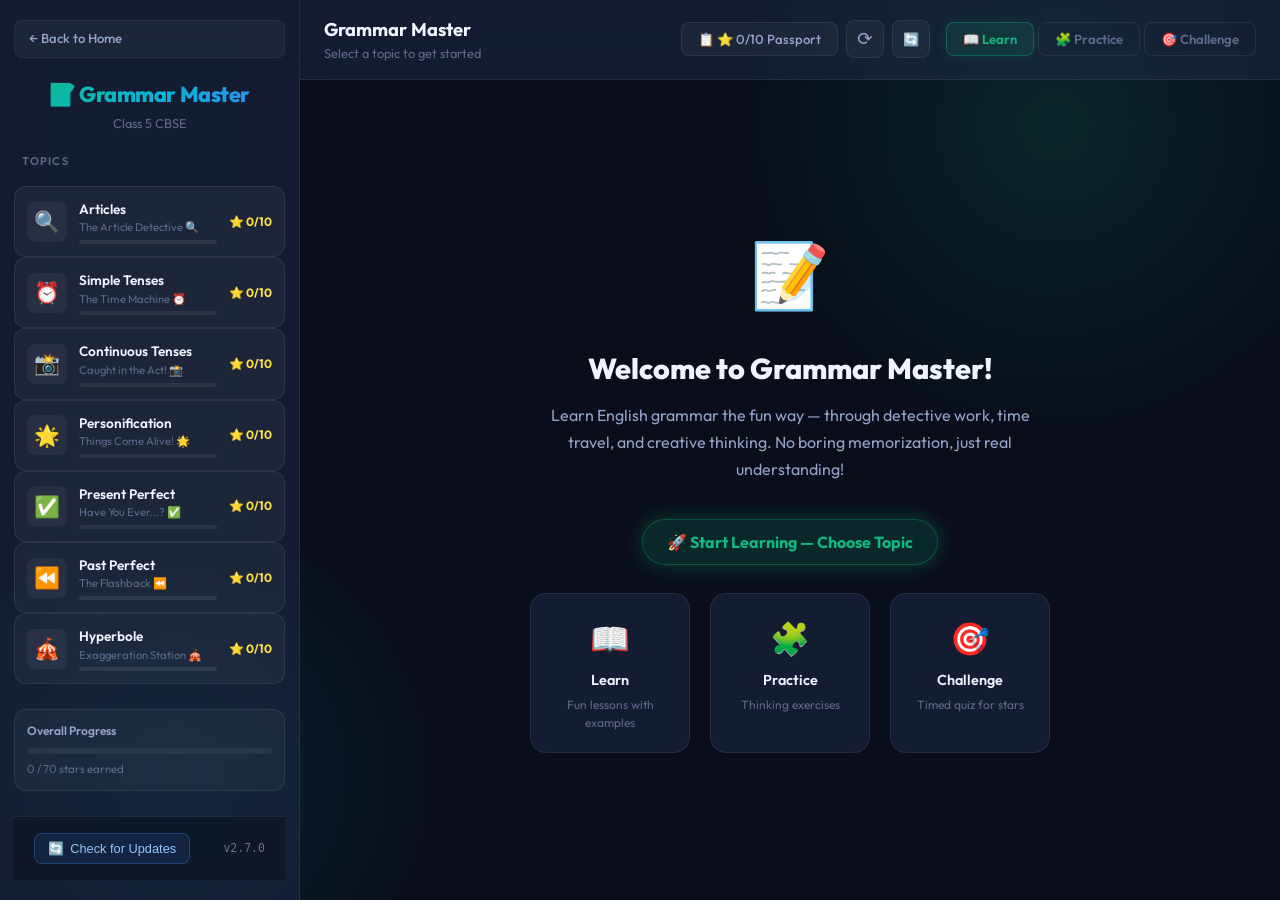
==== commit 8f30eb5c: "feat(english): modularize curriculum topics and milestones into english_grammer/data" ====
--- a/english_grammer/index.html
+++ b/english_grammer/index.html
@@ -187,7 +187,11 @@
   <script src="../shared/js/drawer.js"></script>
   <script src="../shared/js/speech.js"></script>
   <script src="../shared/js/storage.js"></script>
-  <script src="app.js"></script>
-  <script src="../pwa.js"></script>
+  <!-- Modular Curriculum Topic & Milestone Datasets -->
+  <script src="data/topics.js?v=2.7.0"></script>
+  <script src="data/milestones.js?v=2.7.0"></script>
+
+  <script src="app.js?v=2.7.0"></script>
+  <script src="../pwa.js?v=2.7.0"></script>
 </body>
 </html>
